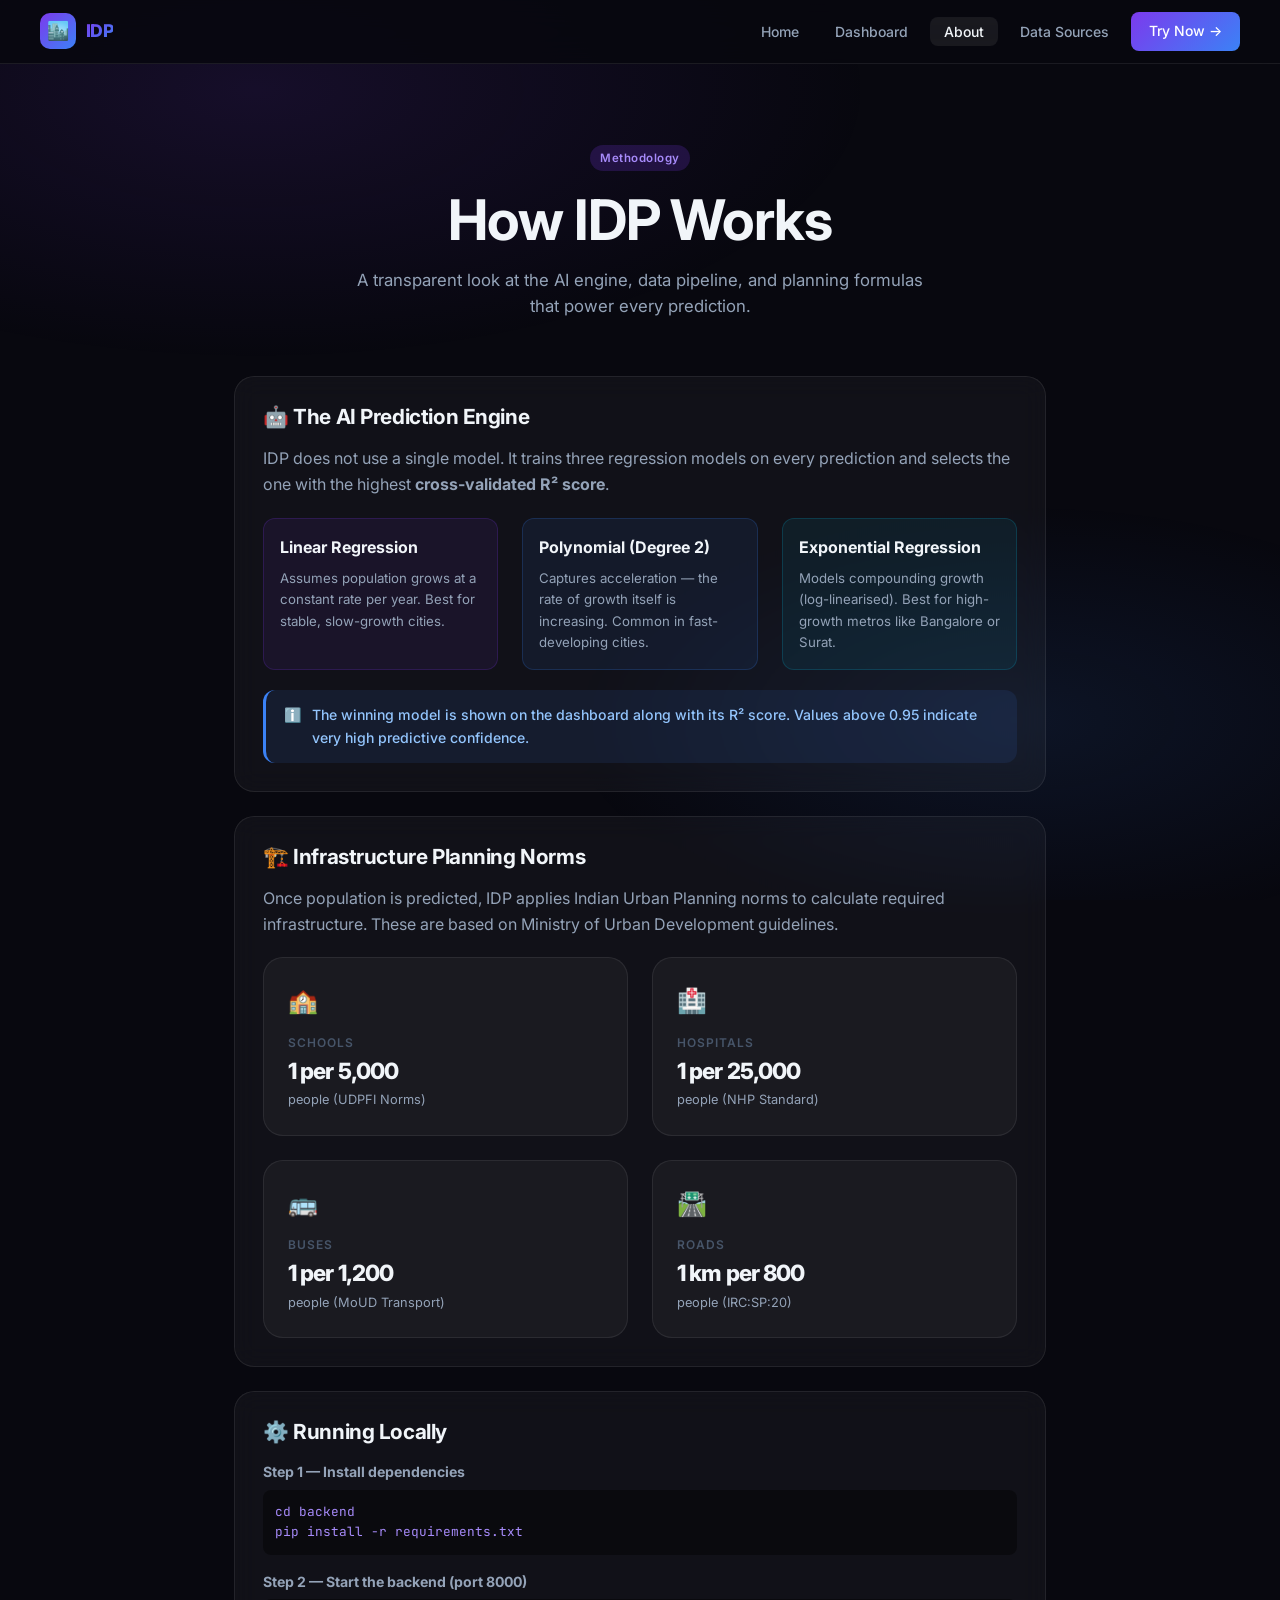
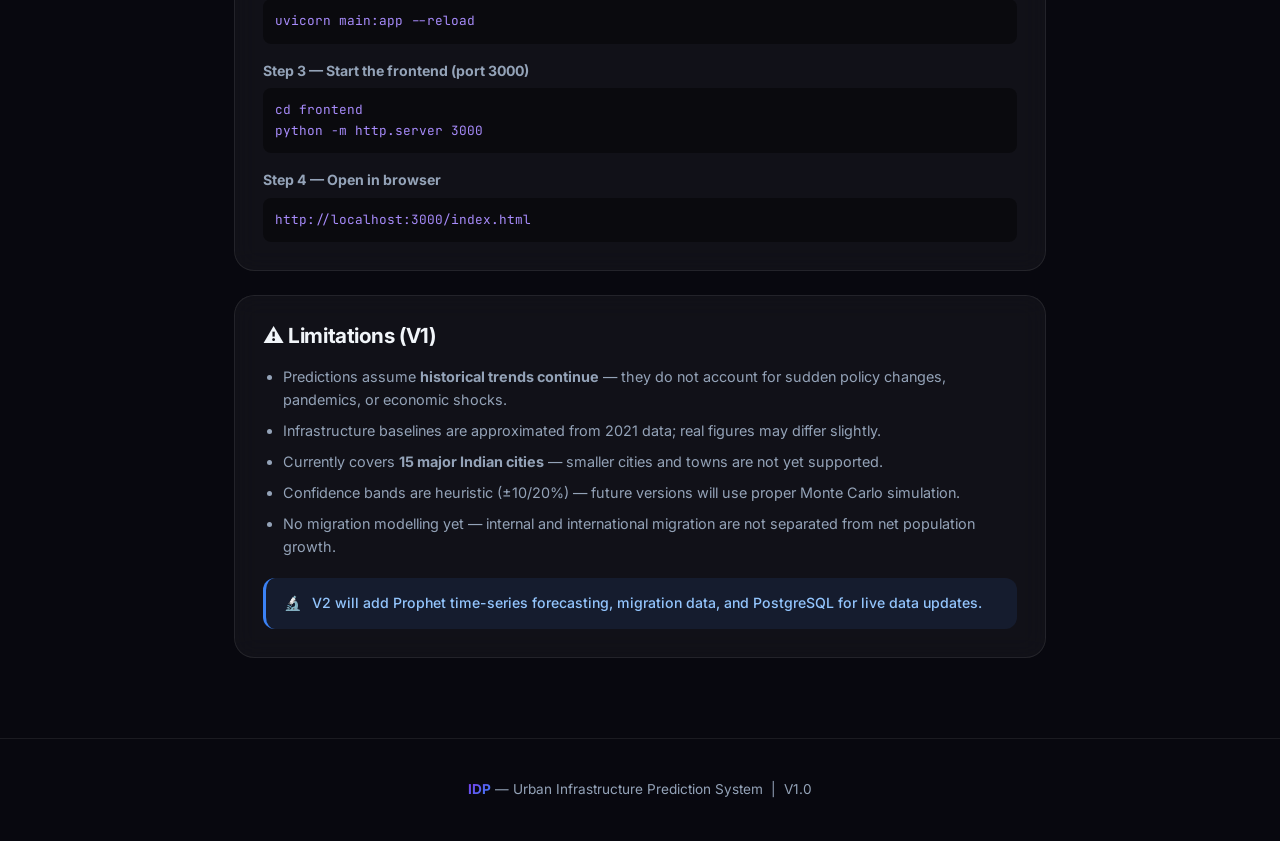
==== frontend/about.html @ 0c43f5b7 "v1.0-init: Project scaffold, data CSVs, README" ====
<!DOCTYPE html>
<html lang="en">
<head>
  <meta charset="UTF-8" />
  <meta name="viewport" content="width=device-width, initial-scale=1.0" />
  <title>About — IDP Urban Infrastructure Prediction System</title>
  <meta name="description" content="Learn how the IDP AI prediction engine works — multi-model regression, census data, and urban planning formulas explained." />
  <link rel="stylesheet" href="css/style.css" />
</head>
<body>

<nav class="navbar">
  <div class="navbar-inner">
    <a href="index.html" class="nav-logo">
      <div class="logo-icon">🏙️</div>
      <span class="gradient-text">IDP</span>
    </a>
    <ul class="nav-links">
      <li><a href="index.html">Home</a></li>
      <li><a href="dashboard.html">Dashboard</a></li>
      <li><a href="about.html" class="active">About</a></li>
      <li><a href="sources.html">Data Sources</a></li>
      <li><a href="dashboard.html" class="btn btn-sm nav-cta">Try Now →</a></li>
    </ul>
  </div>
</nav>

<section class="section">
  <div class="container" style="max-width: 860px;">

    <div style="margin-bottom: 56px; text-align: center;" class="fade-in">
      <span class="badge badge-purple" style="margin-bottom: 16px;">Methodology</span>
      <h1>How IDP Works</h1>
      <p style="max-width:580px; margin: 12px auto; font-size:1.05rem;">
        A transparent look at the AI engine, data pipeline, and planning formulas
        that power every prediction.
      </p>
    </div>

    <!-- AI Engine -->
    <div class="card fade-in" style="margin-bottom: 24px;">
      <h2 style="margin-bottom: 16px; font-size: 1.3rem;">🤖 The AI Prediction Engine</h2>
      <p style="margin-bottom: 16px;">
        IDP does not use a single model. It trains three regression models on every prediction
        and selects the one with the highest <strong>cross-validated R² score</strong>.
      </p>
      <div class="grid-3" style="margin-top: 20px;">
        <div style="padding: 16px; background: rgba(124,58,237,0.08); border-radius: 12px; border: 1px solid rgba(124,58,237,0.2);">
          <div style="font-weight:700; margin-bottom:8px;">Linear Regression</div>
          <p style="font-size:0.83rem;">Assumes population grows at a constant rate per year. Best for stable, slow-growth cities.</p>
        </div>
        <div style="padding: 16px; background: rgba(59,130,246,0.08); border-radius: 12px; border: 1px solid rgba(59,130,246,0.2);">
          <div style="font-weight:700; margin-bottom:8px;">Polynomial (Degree 2)</div>
          <p style="font-size:0.83rem;">Captures acceleration — the rate of growth itself is increasing. Common in fast-developing cities.</p>
        </div>
        <div style="padding: 16px; background: rgba(6,182,212,0.08); border-radius: 12px; border: 1px solid rgba(6,182,212,0.2);">
          <div style="font-weight:700; margin-bottom:8px;">Exponential Regression</div>
          <p style="font-size:0.83rem;">Models compounding growth (log-linearised). Best for high-growth metros like Bangalore or Surat.</p>
        </div>
      </div>
      <div class="alert alert-info" style="margin-top:20px;">
        <span>ℹ️</span>
        <span>The winning model is shown on the dashboard along with its R² score. Values above 0.95 indicate very high predictive confidence.</span>
      </div>
    </div>

    <!-- Infrastructure Formulas -->
    <div class="card fade-in fade-in-delay-1" style="margin-bottom: 24px;" id="setup">
      <h2 style="margin-bottom: 16px; font-size: 1.3rem;">🏗️ Infrastructure Planning Norms</h2>
      <p style="margin-bottom: 20px;">
        Once population is predicted, IDP applies Indian Urban Planning norms to calculate
        required infrastructure. These are based on Ministry of Urban Development guidelines.
      </p>
      <div class="grid-2">
        <div class="stat-card">
          <div class="stat-icon">🏫</div>
          <div class="stat-label">Schools</div>
          <div class="stat-value" style="font-size:1.4rem;">1 per 5,000</div>
          <div class="stat-sub">people (UDPFI Norms)</div>
        </div>
        <div class="stat-card">
          <div class="stat-icon">🏥</div>
          <div class="stat-label">Hospitals</div>
          <div class="stat-value" style="font-size:1.4rem;">1 per 25,000</div>
          <div class="stat-sub">people (NHP Standard)</div>
        </div>
        <div class="stat-card">
          <div class="stat-icon">🚌</div>
          <div class="stat-label">Buses</div>
          <div class="stat-value" style="font-size:1.4rem;">1 per 1,200</div>
          <div class="stat-sub">people (MoUD Transport)</div>
        </div>
        <div class="stat-card">
          <div class="stat-icon">🛣️</div>
          <div class="stat-label">Roads</div>
          <div class="stat-value" style="font-size:1.4rem;">1 km per 800</div>
          <div class="stat-sub">people (IRC:SP:20)</div>
        </div>
      </div>
    </div>

    <!-- Setup Guide -->
    <div class="card fade-in fade-in-delay-2" style="margin-bottom: 24px;">
      <h2 style="margin-bottom: 16px; font-size: 1.3rem;">⚙️ Running Locally</h2>

      <div style="font-size:0.88rem; display:flex; flex-direction:column; gap:16px;">
        <div>
          <div style="font-weight:700; margin-bottom:6px; color:var(--text-secondary);">Step 1 — Install dependencies</div>
          <pre style="background:rgba(0,0,0,0.4); padding:12px; border-radius:8px; font-family:'JetBrains Mono',monospace; font-size:0.8rem; overflow-x:auto; color:#a78bfa;">cd backend
pip install -r requirements.txt</pre>
        </div>
        <div>
          <div style="font-weight:700; margin-bottom:6px; color:var(--text-secondary);">Step 2 — Start the backend (port 8000)</div>
          <pre style="background:rgba(0,0,0,0.4); padding:12px; border-radius:8px; font-family:'JetBrains Mono',monospace; font-size:0.8rem; overflow-x:auto; color:#a78bfa;">uvicorn main:app --reload</pre>
        </div>
        <div>
          <div style="font-weight:700; margin-bottom:6px; color:var(--text-secondary);">Step 3 — Start the frontend (port 3000)</div>
          <pre style="background:rgba(0,0,0,0.4); padding:12px; border-radius:8px; font-family:'JetBrains Mono',monospace; font-size:0.8rem; overflow-x:auto; color:#a78bfa;">cd frontend
python -m http.server 3000</pre>
        </div>
        <div>
          <div style="font-weight:700; margin-bottom:6px; color:var(--text-secondary);">Step 4 — Open in browser</div>
          <pre style="background:rgba(0,0,0,0.4); padding:12px; border-radius:8px; font-family:'JetBrains Mono',monospace; font-size:0.8rem; overflow-x:auto; color:#a78bfa;">http://localhost:3000/index.html</pre>
        </div>
      </div>
    </div>

    <!-- Limitations -->
    <div class="card fade-in fade-in-delay-3">
      <h2 style="margin-bottom: 16px; font-size: 1.3rem;">⚠️ Limitations (V1)</h2>
      <ul style="font-size:0.9rem; color:var(--text-secondary); display:flex; flex-direction:column; gap:8px; padding-left:20px;">
        <li>Predictions assume <strong>historical trends continue</strong> — they do not account for sudden policy changes, pandemics, or economic shocks.</li>
        <li>Infrastructure baselines are approximated from 2021 data; real figures may differ slightly.</li>
        <li>Currently covers <strong>15 major Indian cities</strong> — smaller cities and towns are not yet supported.</li>
        <li>Confidence bands are heuristic (±10/20%) — future versions will use proper Monte Carlo simulation.</li>
        <li>No migration modelling yet — internal and international migration are not separated from net population growth.</li>
      </ul>
      <div class="alert alert-info" style="margin-top:20px;">
        <span>🔬</span>
        <span>V2 will add Prophet time-series forecasting, migration data, and PostgreSQL for live data updates.</span>
      </div>
    </div>

  </div>
</section>

<footer class="footer">
  <p><strong class="gradient-text">IDP</strong> — Urban Infrastructure Prediction System &nbsp;|&nbsp; V1.0</p>
</footer>
</body>
</html>
---- frontend/css/style.css ----
/* ═══════════════════════════════════════════════════════════════
   IDP — Urban Infrastructure Prediction System
   style.css — Design System (Dark Mode + Glassmorphism)
═══════════════════════════════════════════════════════════════ */

@import url('https://fonts.googleapis.com/css2?family=Inter:wght@300;400;500;600;700;800;900&family=JetBrains+Mono:wght@400;500&display=swap');

/* ── CSS Variables ── */
:root {
  --bg-primary:    #08080f;
  --bg-secondary:  #0f0f1a;
  --bg-card:       rgba(255, 255, 255, 0.04);
  --bg-card-hover: rgba(255, 255, 255, 0.07);

  --accent-purple: #7c3aed;
  --accent-blue:   #3b82f6;
  --accent-cyan:   #06b6d4;
  --accent-grad:   linear-gradient(135deg, #7c3aed, #3b82f6);
  --accent-grad2:  linear-gradient(135deg, #3b82f6, #06b6d4);

  --success:  #10b981;
  --warning:  #f59e0b;
  --danger:   #ef4444;

  --text-primary:   #f1f5f9;
  --text-secondary: #94a3b8;
  --text-muted:     #475569;

  --border:        rgba(255, 255, 255, 0.08);
  --border-accent: rgba(124, 58, 237, 0.4);

  --shadow-sm:  0 2px 8px rgba(0,0,0,0.4);
  --shadow-md:  0 8px 32px rgba(0,0,0,0.5);
  --shadow-lg:  0 24px 64px rgba(0,0,0,0.6);
  --shadow-glow: 0 0 40px rgba(124, 58, 237, 0.15);

  --radius-sm: 8px;
  --radius-md: 12px;
  --radius-lg: 20px;
  --radius-xl: 28px;

  --transition: all 0.25s cubic-bezier(0.4, 0, 0.2, 1);
}

/* ── Reset ── */
*, *::before, *::after { box-sizing: border-box; margin: 0; padding: 0; }

html { scroll-behavior: smooth; }

body {
  font-family: 'Inter', -apple-system, sans-serif;
  background: var(--bg-primary);
  color: var(--text-primary);
  line-height: 1.6;
  min-height: 100vh;
  overflow-x: hidden;
}

/* ── Background mesh ── */
body::before {
  content: '';
  position: fixed;
  inset: 0;
  background:
    radial-gradient(ellipse 80% 50% at 20% 10%, rgba(124,58,237,0.12) 0%, transparent 60%),
    radial-gradient(ellipse 60% 40% at 80% 80%, rgba(59,130,246,0.10) 0%, transparent 60%);
  pointer-events: none;
  z-index: 0;
}

/* ── Typography ── */
h1, h2, h3, h4, h5, h6 { font-weight: 700; line-height: 1.2; letter-spacing: -0.02em; }
h1 { font-size: clamp(2rem, 5vw, 3.5rem); }
h2 { font-size: clamp(1.5rem, 3vw, 2.25rem); }
h3 { font-size: 1.25rem; }
p  { color: var(--text-secondary); }

.gradient-text {
  background: var(--accent-grad);
  -webkit-background-clip: text;
  -webkit-text-fill-color: transparent;
  background-clip: text;
}

.mono { font-family: 'JetBrains Mono', monospace; }

/* ── Layout ── */
.container { max-width: 1200px; margin: 0 auto; padding: 0 24px; }
.section    { padding: 80px 0; position: relative; z-index: 1; }

/* ── Navbar ── */
.navbar {
  position: sticky;
  top: 0;
  z-index: 100;
  background: rgba(8, 8, 15, 0.85);
  backdrop-filter: blur(20px);
  border-bottom: 1px solid var(--border);
  padding: 0 24px;
  height: 64px;
  display: flex;
  align-items: center;
}

.navbar-inner {
  max-width: 1200px;
  margin: 0 auto;
  width: 100%;
  display: flex;
  align-items: center;
  justify-content: space-between;
}

.nav-logo {
  display: flex;
  align-items: center;
  gap: 10px;
  text-decoration: none;
  font-weight: 800;
  font-size: 1.1rem;
  letter-spacing: -0.03em;
}

.nav-logo .logo-icon {
  width: 36px; height: 36px;
  border-radius: 10px;
  background: var(--accent-grad);
  display: flex; align-items: center; justify-content: center;
  font-size: 18px;
}

.nav-links {
  display: flex;
  align-items: center;
  gap: 8px;
  list-style: none;
}

.nav-links a {
  text-decoration: none;
  color: var(--text-secondary);
  font-size: 0.875rem;
  font-weight: 500;
  padding: 6px 14px;
  border-radius: var(--radius-sm);
  transition: var(--transition);
}

.nav-links a:hover,
.nav-links a.active {
  color: var(--text-primary);
  background: var(--bg-card-hover);
}

.nav-cta {
  background: var(--accent-grad) !important;
  color: #fff !important;
  padding: 8px 18px !important;
}

/* ── Glass Card ── */
.card {
  background: var(--bg-card);
  border: 1px solid var(--border);
  border-radius: var(--radius-lg);
  padding: 28px;
  backdrop-filter: blur(12px);
  transition: var(--transition);
  position: relative;
  overflow: hidden;
}

.card:hover {
  background: var(--bg-card-hover);
  border-color: var(--border-accent);
  transform: translateY(-2px);
  box-shadow: var(--shadow-glow);
}

.card-sm { padding: 20px; border-radius: var(--radius-md); }

/* ── Stat Card ── */
.stat-card {
  background: var(--bg-card);
  border: 1px solid var(--border);
  border-radius: var(--radius-lg);
  padding: 24px;
  display: flex;
  flex-direction: column;
  gap: 8px;
  transition: var(--transition);
}

.stat-card:hover {
  border-color: var(--border-accent);
  box-shadow: var(--shadow-glow);
  transform: translateY(-2px);
}

.stat-label {
  font-size: 0.75rem;
  font-weight: 600;
  text-transform: uppercase;
  letter-spacing: 0.08em;
  color: var(--text-muted);
}

.stat-value {
  font-size: 2rem;
  font-weight: 800;
  letter-spacing: -0.04em;
  line-height: 1;
}

.stat-sub {
  font-size: 0.8rem;
  color: var(--text-secondary);
}

.stat-icon {
  font-size: 1.5rem;
  margin-bottom: 4px;
}

/* ── Buttons ── */
.btn {
  display: inline-flex;
  align-items: center;
  gap: 8px;
  padding: 12px 24px;
  border-radius: var(--radius-md);
  font-family: inherit;
  font-size: 0.9rem;
  font-weight: 600;
  cursor: pointer;
  border: none;
  transition: var(--transition);
  text-decoration: none;
  white-space: nowrap;
}

.btn-primary {
  background: var(--accent-grad);
  color: #fff;
  box-shadow: 0 4px 20px rgba(124, 58, 237, 0.35);
}

.btn-primary:hover {
  transform: translateY(-2px);
  box-shadow: 0 8px 30px rgba(124, 58, 237, 0.5);
}

.btn-secondary {
  background: var(--bg-card);
  color: var(--text-primary);
  border: 1px solid var(--border);
}

.btn-secondary:hover {
  background: var(--bg-card-hover);
  border-color: var(--border-accent);
}

.btn-sm { padding: 8px 16px; font-size: 0.8rem; }
.btn-lg { padding: 16px 36px; font-size: 1rem; }

/* ── Form Elements ── */
.form-group {
  display: flex;
  flex-direction: column;
  gap: 8px;
}

.form-label {
  font-size: 0.8rem;
  font-weight: 600;
  color: var(--text-secondary);
  text-transform: uppercase;
  letter-spacing: 0.06em;
}

.form-control {
  background: rgba(255,255,255,0.05);
  border: 1px solid var(--border);
  border-radius: var(--radius-md);
  color: var(--text-primary);
  font-family: inherit;
  font-size: 0.95rem;
  padding: 12px 16px;
  transition: var(--transition);
  width: 100%;
}

.form-control:focus {
  outline: none;
  border-color: var(--accent-purple);
  box-shadow: 0 0 0 3px rgba(124,58,237,0.15);
  background: rgba(255,255,255,0.07);
}

.form-control option {
  background: var(--bg-secondary);
  color: var(--text-primary);
}

/* ── Range slider ── */
input[type="range"] {
  -webkit-appearance: none;
  width: 100%;
  height: 6px;
  background: var(--border);
  border-radius: 3px;
  outline: none;
}

input[type="range"]::-webkit-slider-thumb {
  -webkit-appearance: none;
  width: 20px; height: 20px;
  border-radius: 50%;
  background: var(--accent-grad);
  cursor: pointer;
  box-shadow: 0 0 12px rgba(124,58,237,0.5);
}

/* ── Badge / Tag ── */
.badge {
  display: inline-flex;
  align-items: center;
  gap: 4px;
  padding: 4px 10px;
  border-radius: 100px;
  font-size: 0.72rem;
  font-weight: 600;
  letter-spacing: 0.04em;
}

.badge-purple  { background: rgba(124,58,237,0.2);  color: #a78bfa; }
.badge-blue    { background: rgba(59,130,246,0.2);  color: #93c5fd; }
.badge-success { background: rgba(16,185,129,0.2);  color: #6ee7b7; }
.badge-warning { background: rgba(245,158,11,0.2);  color: #fcd34d; }
.badge-danger  { background: rgba(239,68,68,0.2);   color: #fca5a5; }

/* ── Progress bar ── */
.progress-bar-wrap {
  background: rgba(255,255,255,0.06);
  border-radius: 100px;
  height: 8px;
  overflow: hidden;
}

.progress-bar-fill {
  height: 100%;
  border-radius: 100px;
  transition: width 1s cubic-bezier(0.4,0,0.2,1);
}

/* ── Warning banners ── */
.alert {
  padding: 14px 18px;
  border-radius: var(--radius-md);
  font-size: 0.88rem;
  font-weight: 500;
  display: flex;
  align-items: flex-start;
  gap: 10px;
  border-left: 3px solid;
}

.alert-critical { background: rgba(239,68,68,0.1);   border-color: var(--danger);  color: #fca5a5; }
.alert-warning  { background: rgba(245,158,11,0.1);  border-color: var(--warning); color: #fcd34d; }
.alert-success  { background: rgba(16,185,129,0.1);  border-color: var(--success); color: #6ee7b7; }
.alert-info     { background: rgba(59,130,246,0.1);  border-color: var(--accent-blue); color: #93c5fd; }

/* ── Grid ── */
.grid-2 { display: grid; grid-template-columns: repeat(2, 1fr); gap: 24px; }
.grid-3 { display: grid; grid-template-columns: repeat(3, 1fr); gap: 24px; }
.grid-4 { display: grid; grid-template-columns: repeat(4, 1fr); gap: 20px; }

/* ── Divider ── */
.divider {
  height: 1px;
  background: var(--border);
  margin: 24px 0;
}

/* ── Loading spinner ── */
.spinner {
  width: 40px; height: 40px;
  border: 3px solid var(--border);
  border-top-color: var(--accent-purple);
  border-radius: 50%;
  animation: spin 0.7s linear infinite;
  margin: 0 auto;
}

@keyframes spin { to { transform: rotate(360deg); } }

/* ── Fade in ── */
.fade-in {
  opacity: 0;
  transform: translateY(20px);
  animation: fadeUp 0.5s ease forwards;
}

@keyframes fadeUp {
  to { opacity: 1; transform: translateY(0); }
}

.fade-in-delay-1 { animation-delay: 0.1s; }
.fade-in-delay-2 { animation-delay: 0.2s; }
.fade-in-delay-3 { animation-delay: 0.3s; }
.fade-in-delay-4 { animation-delay: 0.4s; }

/* ── Pulse ── */
.pulse {
  animation: pulse 2s ease-in-out infinite;
}

@keyframes pulse {
  0%, 100% { opacity: 1; }
  50%       { opacity: 0.6; }
}

/* ── Footer ── */
.footer {
  border-top: 1px solid var(--border);
  padding: 40px 24px;
  text-align: center;
  color: var(--text-muted);
  font-size: 0.85rem;
  position: relative;
  z-index: 1;
}

/* ── Responsive ── */
@media (max-width: 768px) {
  .grid-2, .grid-3, .grid-4 { grid-template-columns: 1fr; }
  .nav-links { display: none; }
  .section { padding: 48px 0; }
  .card { padding: 20px; }
}

@media (max-width: 480px) {
  .container { padding: 0 16px; }
  h1 { font-size: 1.8rem; }
}

/* ── Scrollbar ── */
::-webkit-scrollbar { width: 6px; }
::-webkit-scrollbar-track { background: var(--bg-primary); }
::-webkit-scrollbar-thumb { background: var(--text-muted); border-radius: 3px; }
::-webkit-scrollbar-thumb:hover { background: var(--accent-purple); }

/* ── Selection ── */
::selection { background: rgba(124,58,237,0.3); }
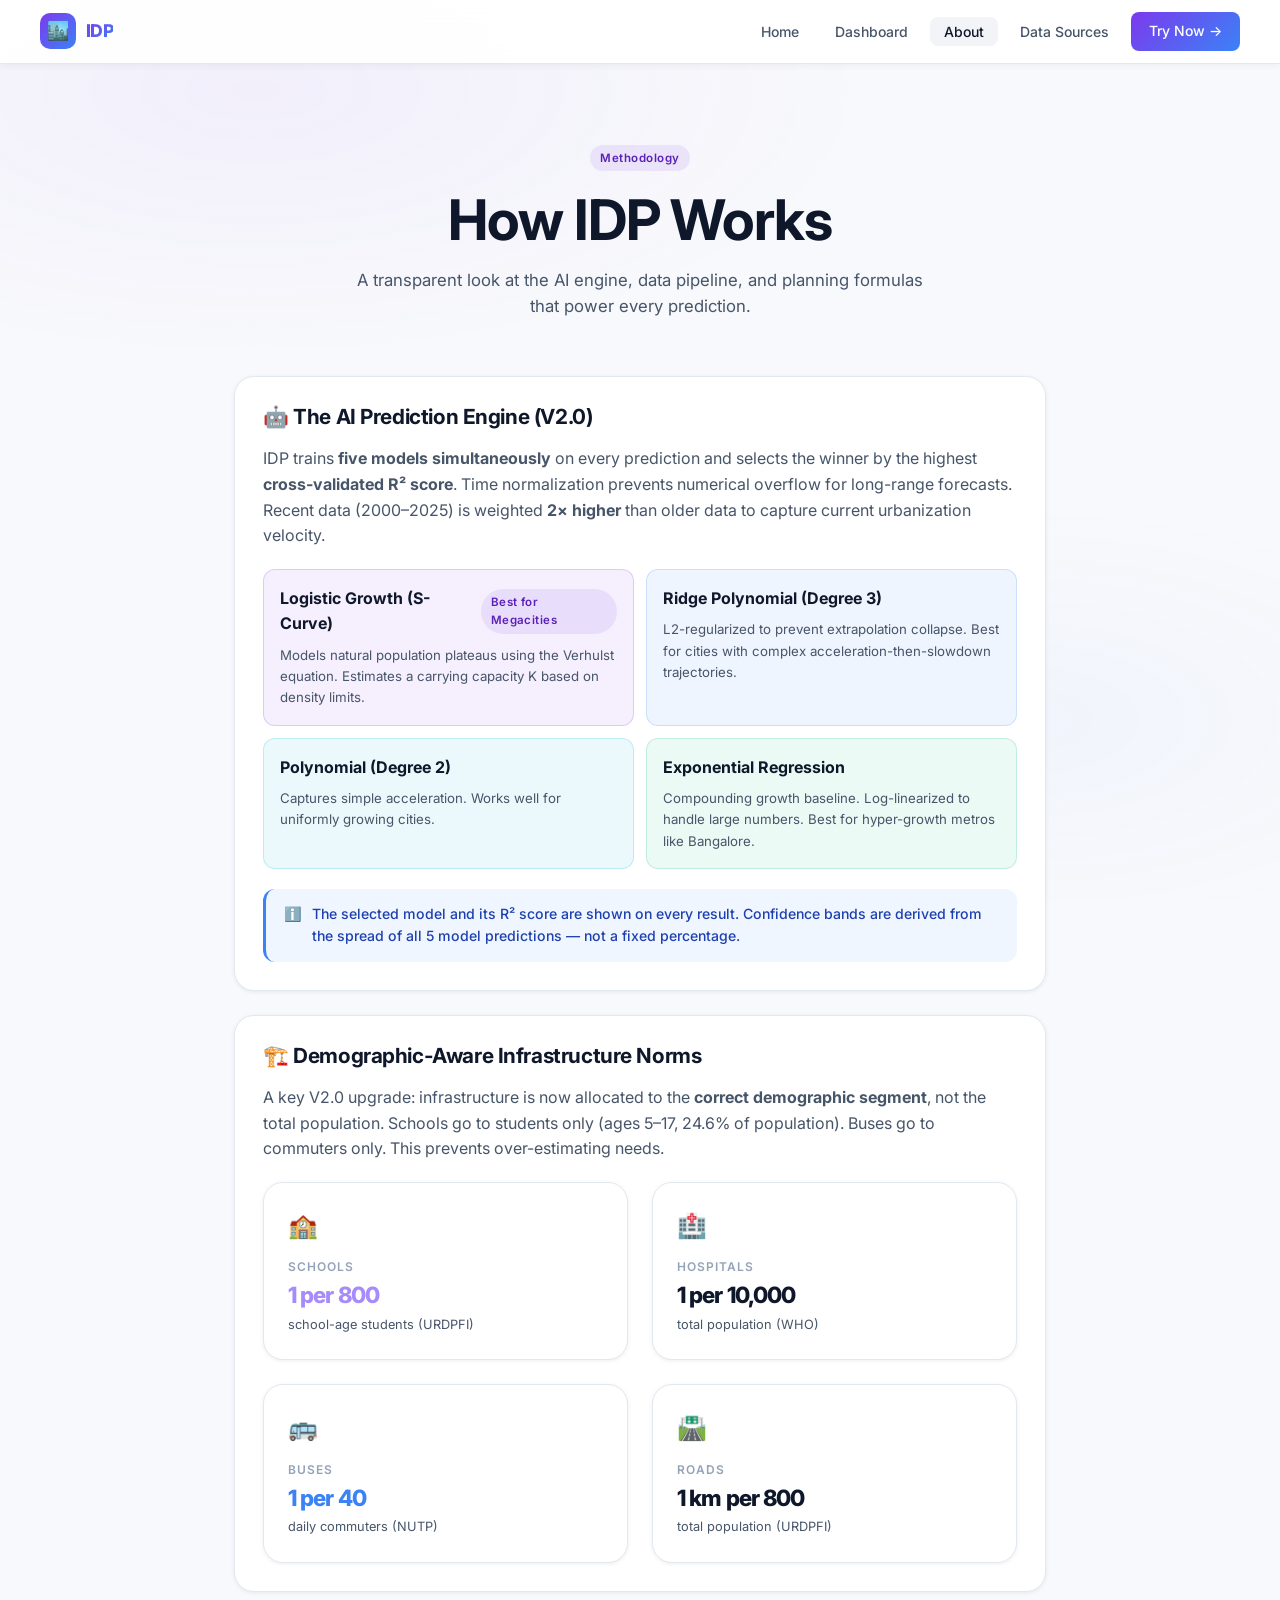
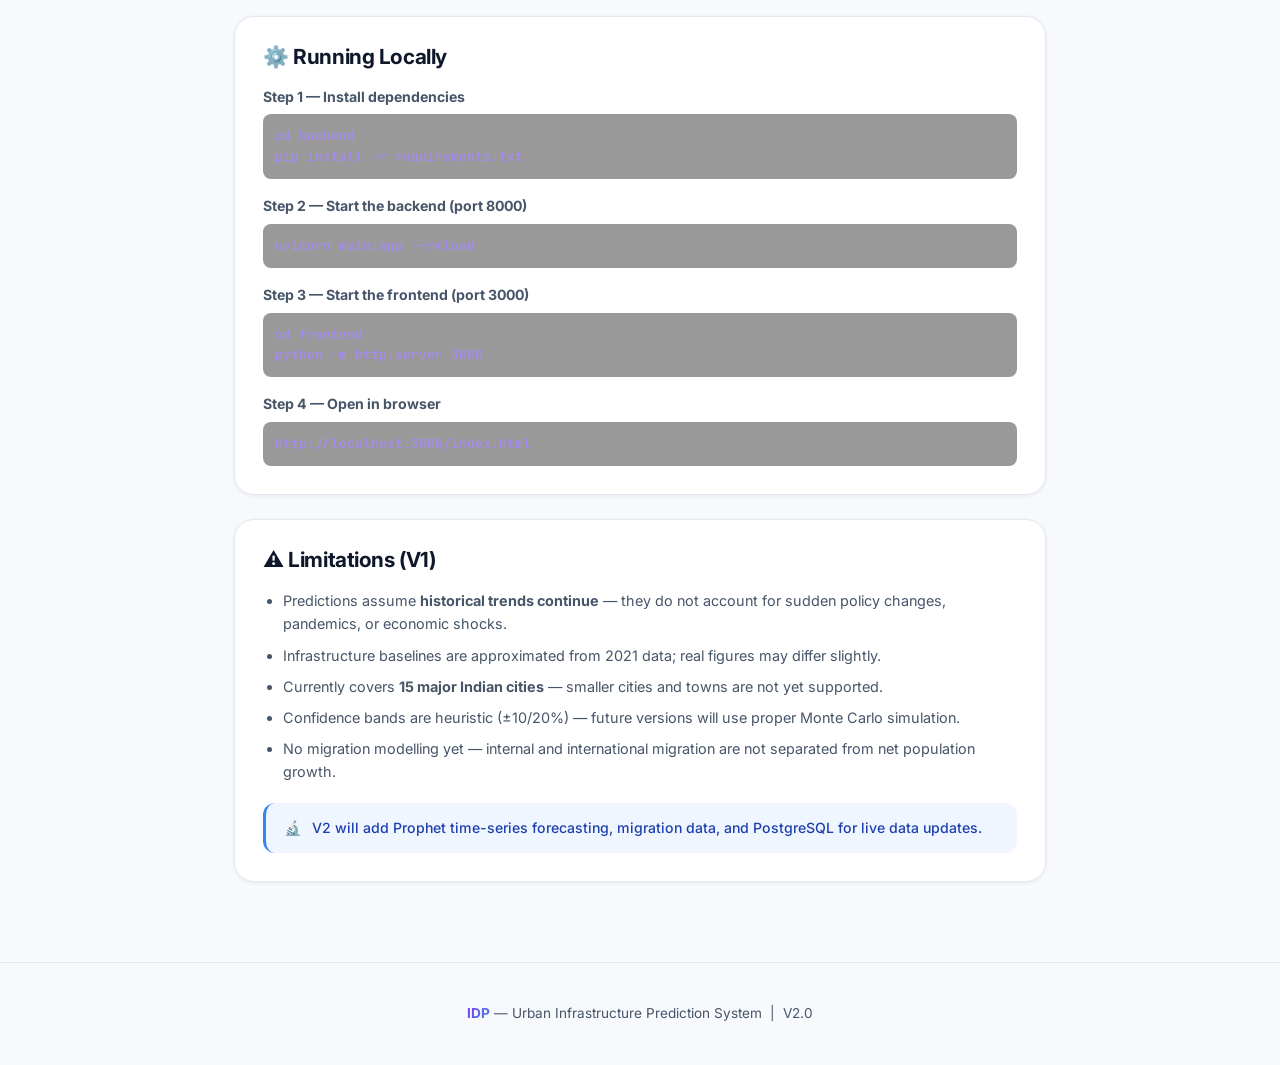
==== commit a252ab05: "v2.0: Light mode UI, 80/20 ML pipeline, fixed population data, Vercel deployment config" ====
--- a/frontend/about.html
+++ b/frontend/about.html
@@ -39,62 +39,70 @@
 
     <!-- AI Engine -->
     <div class="card fade-in" style="margin-bottom: 24px;">
-      <h2 style="margin-bottom: 16px; font-size: 1.3rem;">🤖 The AI Prediction Engine</h2>
+      <h2 style="margin-bottom: 16px; font-size: 1.3rem;">🤖 The AI Prediction Engine (V2.0)</h2>
       <p style="margin-bottom: 16px;">
-        IDP does not use a single model. It trains three regression models on every prediction
-        and selects the one with the highest <strong>cross-validated R² score</strong>.
+        IDP trains <strong>five models simultaneously</strong> on every prediction and selects the winner by the highest
+        <strong>cross-validated R² score</strong>. Time normalization prevents numerical overflow for long-range forecasts.
+        Recent data (2000–2025) is weighted <strong>2× higher</strong> than older data to capture current urbanization velocity.
       </p>
-      <div class="grid-3" style="margin-top: 20px;">
+      <div style="display: grid; grid-template-columns: 1fr 1fr; gap: 12px; margin-top: 20px;">
         <div style="padding: 16px; background: rgba(124,58,237,0.08); border-radius: 12px; border: 1px solid rgba(124,58,237,0.2);">
-          <div style="font-weight:700; margin-bottom:8px;">Linear Regression</div>
-          <p style="font-size:0.83rem;">Assumes population grows at a constant rate per year. Best for stable, slow-growth cities.</p>
+          <div style="display:flex; justify-content:space-between; align-items:center; margin-bottom:8px;">
+            <div style="font-weight:700;">Logistic Growth (S-Curve)</div>
+            <span class="badge badge-purple">Best for Megacities</span>
+          </div>
+          <p style="font-size:0.83rem;">Models natural population plateaus using the Verhulst equation. Estimates a carrying capacity K based on density limits.</p>
         </div>
         <div style="padding: 16px; background: rgba(59,130,246,0.08); border-radius: 12px; border: 1px solid rgba(59,130,246,0.2);">
-          <div style="font-weight:700; margin-bottom:8px;">Polynomial (Degree 2)</div>
-          <p style="font-size:0.83rem;">Captures acceleration — the rate of growth itself is increasing. Common in fast-developing cities.</p>
+          <div style="font-weight:700; margin-bottom:8px;">Ridge Polynomial (Degree 3)</div>
+          <p style="font-size:0.83rem;">L2-regularized to prevent extrapolation collapse. Best for cities with complex acceleration-then-slowdown trajectories.</p>
         </div>
         <div style="padding: 16px; background: rgba(6,182,212,0.08); border-radius: 12px; border: 1px solid rgba(6,182,212,0.2);">
+          <div style="font-weight:700; margin-bottom:8px;">Polynomial (Degree 2)</div>
+          <p style="font-size:0.83rem;">Captures simple acceleration. Works well for uniformly growing cities.</p>
+        </div>
+        <div style="padding: 16px; background: rgba(16,185,129,0.08); border-radius: 12px; border: 1px solid rgba(16,185,129,0.2);">
           <div style="font-weight:700; margin-bottom:8px;">Exponential Regression</div>
-          <p style="font-size:0.83rem;">Models compounding growth (log-linearised). Best for high-growth metros like Bangalore or Surat.</p>
+          <p style="font-size:0.83rem;">Compounding growth baseline. Log-linearized to handle large numbers. Best for hyper-growth metros like Bangalore.</p>
         </div>
       </div>
       <div class="alert alert-info" style="margin-top:20px;">
         <span>ℹ️</span>
-        <span>The winning model is shown on the dashboard along with its R² score. Values above 0.95 indicate very high predictive confidence.</span>
+        <span>The selected model and its R² score are shown on every result. Confidence bands are derived from the spread of all 5 model predictions — not a fixed percentage.</span>
       </div>
     </div>
 
     <!-- Infrastructure Formulas -->
     <div class="card fade-in fade-in-delay-1" style="margin-bottom: 24px;" id="setup">
-      <h2 style="margin-bottom: 16px; font-size: 1.3rem;">🏗️ Infrastructure Planning Norms</h2>
+      <h2 style="margin-bottom: 16px; font-size: 1.3rem;">🏗️ Demographic-Aware Infrastructure Norms</h2>
       <p style="margin-bottom: 20px;">
-        Once population is predicted, IDP applies Indian Urban Planning norms to calculate
-        required infrastructure. These are based on Ministry of Urban Development guidelines.
+        A key V2.0 upgrade: infrastructure is now allocated to the <strong>correct demographic segment</strong>, not the total population.
+        Schools go to students only (ages 5–17, 24.6% of population). Buses go to commuters only. This prevents over-estimating needs.
       </p>
       <div class="grid-2">
         <div class="stat-card">
           <div class="stat-icon">🏫</div>
           <div class="stat-label">Schools</div>
-          <div class="stat-value" style="font-size:1.4rem;">1 per 5,000</div>
-          <div class="stat-sub">people (UDPFI Norms)</div>
+          <div class="stat-value" style="font-size:1.4rem; color:#a78bfa;">1 per 800</div>
+          <div class="stat-sub">school-age students (URDPFI)</div>
         </div>
         <div class="stat-card">
           <div class="stat-icon">🏥</div>
           <div class="stat-label">Hospitals</div>
-          <div class="stat-value" style="font-size:1.4rem;">1 per 25,000</div>
-          <div class="stat-sub">people (NHP Standard)</div>
+          <div class="stat-value" style="font-size:1.4rem;">1 per 10,000</div>
+          <div class="stat-sub">total population (WHO)</div>
         </div>
         <div class="stat-card">
           <div class="stat-icon">🚌</div>
           <div class="stat-label">Buses</div>
-          <div class="stat-value" style="font-size:1.4rem;">1 per 1,200</div>
-          <div class="stat-sub">people (MoUD Transport)</div>
+          <div class="stat-value" style="font-size:1.4rem; color:#3b82f6;">1 per 40</div>
+          <div class="stat-sub">daily commuters (NUTP)</div>
         </div>
         <div class="stat-card">
           <div class="stat-icon">🛣️</div>
           <div class="stat-label">Roads</div>
           <div class="stat-value" style="font-size:1.4rem;">1 km per 800</div>
-          <div class="stat-sub">people (IRC:SP:20)</div>
+          <div class="stat-sub">total population (URDPFI)</div>
         </div>
       </div>
     </div>
@@ -145,7 +153,7 @@
 </section>
 
 <footer class="footer">
-  <p><strong class="gradient-text">IDP</strong> — Urban Infrastructure Prediction System &nbsp;|&nbsp; V1.0</p>
+  <p><strong class="gradient-text">IDP</strong> — Urban Infrastructure Prediction System &nbsp;|&nbsp; V2.0</p>
 </footer>
 </body>
 </html>
--- a/frontend/css/style.css
+++ b/frontend/css/style.css
@@ -1,16 +1,16 @@
 /* ═══════════════════════════════════════════════════════════════
    IDP — Urban Infrastructure Prediction System
-   style.css — Design System (Dark Mode + Glassmorphism)
+   style.css — Design System (Light Mode)
 ═══════════════════════════════════════════════════════════════ */
 
 @import url('https://fonts.googleapis.com/css2?family=Inter:wght@300;400;500;600;700;800;900&family=JetBrains+Mono:wght@400;500&display=swap');
 
 /* ── CSS Variables ── */
 :root {
-  --bg-primary:    #08080f;
-  --bg-secondary:  #0f0f1a;
-  --bg-card:       rgba(255, 255, 255, 0.04);
-  --bg-card-hover: rgba(255, 255, 255, 0.07);
+  --bg-primary:    #f8f9fc;
+  --bg-secondary:  #ffffff;
+  --bg-card:       #ffffff;
+  --bg-card-hover: #f3f4f8;
 
   --accent-purple: #7c3aed;
   --accent-blue:   #3b82f6;
@@ -18,21 +18,21 @@
   --accent-grad:   linear-gradient(135deg, #7c3aed, #3b82f6);
   --accent-grad2:  linear-gradient(135deg, #3b82f6, #06b6d4);
 
-  --success:  #10b981;
-  --warning:  #f59e0b;
-  --danger:   #ef4444;
-
-  --text-primary:   #f1f5f9;
-  --text-secondary: #94a3b8;
-  --text-muted:     #475569;
-
-  --border:        rgba(255, 255, 255, 0.08);
-  --border-accent: rgba(124, 58, 237, 0.4);
-
-  --shadow-sm:  0 2px 8px rgba(0,0,0,0.4);
-  --shadow-md:  0 8px 32px rgba(0,0,0,0.5);
-  --shadow-lg:  0 24px 64px rgba(0,0,0,0.6);
-  --shadow-glow: 0 0 40px rgba(124, 58, 237, 0.15);
+  --success:  #059669;
+  --warning:  #d97706;
+  --danger:   #dc2626;
+
+  --text-primary:   #0f172a;
+  --text-secondary: #475569;
+  --text-muted:     #94a3b8;
+
+  --border:        #e2e8f0;
+  --border-accent: rgba(124, 58, 237, 0.35);
+
+  --shadow-sm:  0 1px 4px rgba(0,0,0,0.07);
+  --shadow-md:  0 4px 20px rgba(0,0,0,0.08);
+  --shadow-lg:  0 12px 48px rgba(0,0,0,0.10);
+  --shadow-glow: 0 0 32px rgba(124, 58, 237, 0.10);
 
   --radius-sm: 8px;
   --radius-md: 12px;
@@ -62,8 +62,8 @@
   position: fixed;
   inset: 0;
   background:
-    radial-gradient(ellipse 80% 50% at 20% 10%, rgba(124,58,237,0.12) 0%, transparent 60%),
-    radial-gradient(ellipse 60% 40% at 80% 80%, rgba(59,130,246,0.10) 0%, transparent 60%);
+    radial-gradient(ellipse 80% 50% at 20% 10%, rgba(124,58,237,0.05) 0%, transparent 60%),
+    radial-gradient(ellipse 60% 40% at 80% 80%, rgba(59,130,246,0.04) 0%, transparent 60%);
   pointer-events: none;
   z-index: 0;
 }
@@ -93,13 +93,14 @@
   position: sticky;
   top: 0;
   z-index: 100;
-  background: rgba(8, 8, 15, 0.85);
+  background: rgba(255, 255, 255, 0.92);
   backdrop-filter: blur(20px);
   border-bottom: 1px solid var(--border);
   padding: 0 24px;
   height: 64px;
   display: flex;
   align-items: center;
+  box-shadow: 0 1px 8px rgba(0,0,0,0.06);
 }
 
 .navbar-inner {
@@ -164,7 +165,7 @@
   border: 1px solid var(--border);
   border-radius: var(--radius-lg);
   padding: 28px;
-  backdrop-filter: blur(12px);
+  box-shadow: var(--shadow-sm);
   transition: var(--transition);
   position: relative;
   overflow: hidden;
@@ -174,7 +175,7 @@
   background: var(--bg-card-hover);
   border-color: var(--border-accent);
   transform: translateY(-2px);
-  box-shadow: var(--shadow-glow);
+  box-shadow: var(--shadow-md);
 }
 
 .card-sm { padding: 20px; border-radius: var(--radius-md); }
@@ -280,7 +281,7 @@
 }
 
 .form-control {
-  background: rgba(255,255,255,0.05);
+  background: #ffffff;
   border: 1px solid var(--border);
   border-radius: var(--radius-md);
   color: var(--text-primary);
@@ -294,12 +295,12 @@
 .form-control:focus {
   outline: none;
   border-color: var(--accent-purple);
-  box-shadow: 0 0 0 3px rgba(124,58,237,0.15);
-  background: rgba(255,255,255,0.07);
+  box-shadow: 0 0 0 3px rgba(124,58,237,0.12);
+  background: #ffffff;
 }
 
 .form-control option {
-  background: var(--bg-secondary);
+  background: #ffffff;
   color: var(--text-primary);
 }
 
@@ -334,11 +335,11 @@
   letter-spacing: 0.04em;
 }
 
-.badge-purple  { background: rgba(124,58,237,0.2);  color: #a78bfa; }
-.badge-blue    { background: rgba(59,130,246,0.2);  color: #93c5fd; }
-.badge-success { background: rgba(16,185,129,0.2);  color: #6ee7b7; }
-.badge-warning { background: rgba(245,158,11,0.2);  color: #fcd34d; }
-.badge-danger  { background: rgba(239,68,68,0.2);   color: #fca5a5; }
+.badge-purple  { background: rgba(124,58,237,0.10);  color: #5b21b6; }
+.badge-blue    { background: rgba(59,130,246,0.10);  color: #1d4ed8; }
+.badge-success { background: rgba(5,150,105,0.10);   color: #065f46; }
+.badge-warning { background: rgba(217,119,6,0.10);   color: #92400e; }
+.badge-danger  { background: rgba(220,38,38,0.10);   color: #991b1b; }
 
 /* ── Progress bar ── */
 .progress-bar-wrap {
@@ -366,10 +367,10 @@
   border-left: 3px solid;
 }
 
-.alert-critical { background: rgba(239,68,68,0.1);   border-color: var(--danger);  color: #fca5a5; }
-.alert-warning  { background: rgba(245,158,11,0.1);  border-color: var(--warning); color: #fcd34d; }
-.alert-success  { background: rgba(16,185,129,0.1);  border-color: var(--success); color: #6ee7b7; }
-.alert-info     { background: rgba(59,130,246,0.1);  border-color: var(--accent-blue); color: #93c5fd; }
+.alert-critical { background: #fef2f2;  border-color: var(--danger);      color: #991b1b; }
+.alert-warning  { background: #fffbeb;  border-color: var(--warning);     color: #92400e; }
+.alert-success  { background: #f0fdf4;  border-color: var(--success);     color: #065f46; }
+.alert-info     { background: #eff6ff;  border-color: var(--accent-blue);  color: #1e40af; }
 
 /* ── Grid ── */
 .grid-2 { display: grid; grid-template-columns: repeat(2, 1fr); gap: 24px; }
@@ -447,9 +448,56 @@
 
 /* ── Scrollbar ── */
 ::-webkit-scrollbar { width: 6px; }
-::-webkit-scrollbar-track { background: var(--bg-primary); }
-::-webkit-scrollbar-thumb { background: var(--text-muted); border-radius: 3px; }
+::-webkit-scrollbar-track { background: #f1f5f9; }
+::-webkit-scrollbar-thumb { background: #cbd5e1; border-radius: 3px; }
 ::-webkit-scrollbar-thumb:hover { background: var(--accent-purple); }
 
 /* ── Selection ── */
-::selection { background: rgba(124,58,237,0.3); }
+::selection { background: rgba(124,58,237,0.2); }
+
+/* ── Dashboard-specific light mode overrides ── */
+.sidebar, aside {
+  background: #ffffff;
+}
+
+.panel-header {
+  color: var(--text-primary);
+  border-bottom: 1px solid var(--border);
+  padding-bottom: 12px;
+  margin-bottom: 16px;
+  font-weight: 700;
+  font-size: 0.85rem;
+  text-transform: uppercase;
+  letter-spacing: 0.06em;
+}
+
+.infra-card {
+  background: #f8f9fc;
+  border: 1px solid var(--border);
+  box-shadow: var(--shadow-sm);
+}
+
+.prediction-hero {
+  background: linear-gradient(135deg, #f5f3ff 0%, #eff6ff 100%);
+  border: 1px solid #e0e7ff;
+  box-shadow: var(--shadow-sm);
+}
+
+.pop-number {
+  color: var(--accent-purple) !important;
+}
+
+.r2-score {
+  color: var(--accent-purple) !important;
+}
+
+.stat-card {
+  background: #ffffff;
+  border: 1px solid var(--border);
+  box-shadow: var(--shadow-sm);
+}
+
+.year-display {
+  color: var(--accent-purple);
+  font-weight: 800;
+}
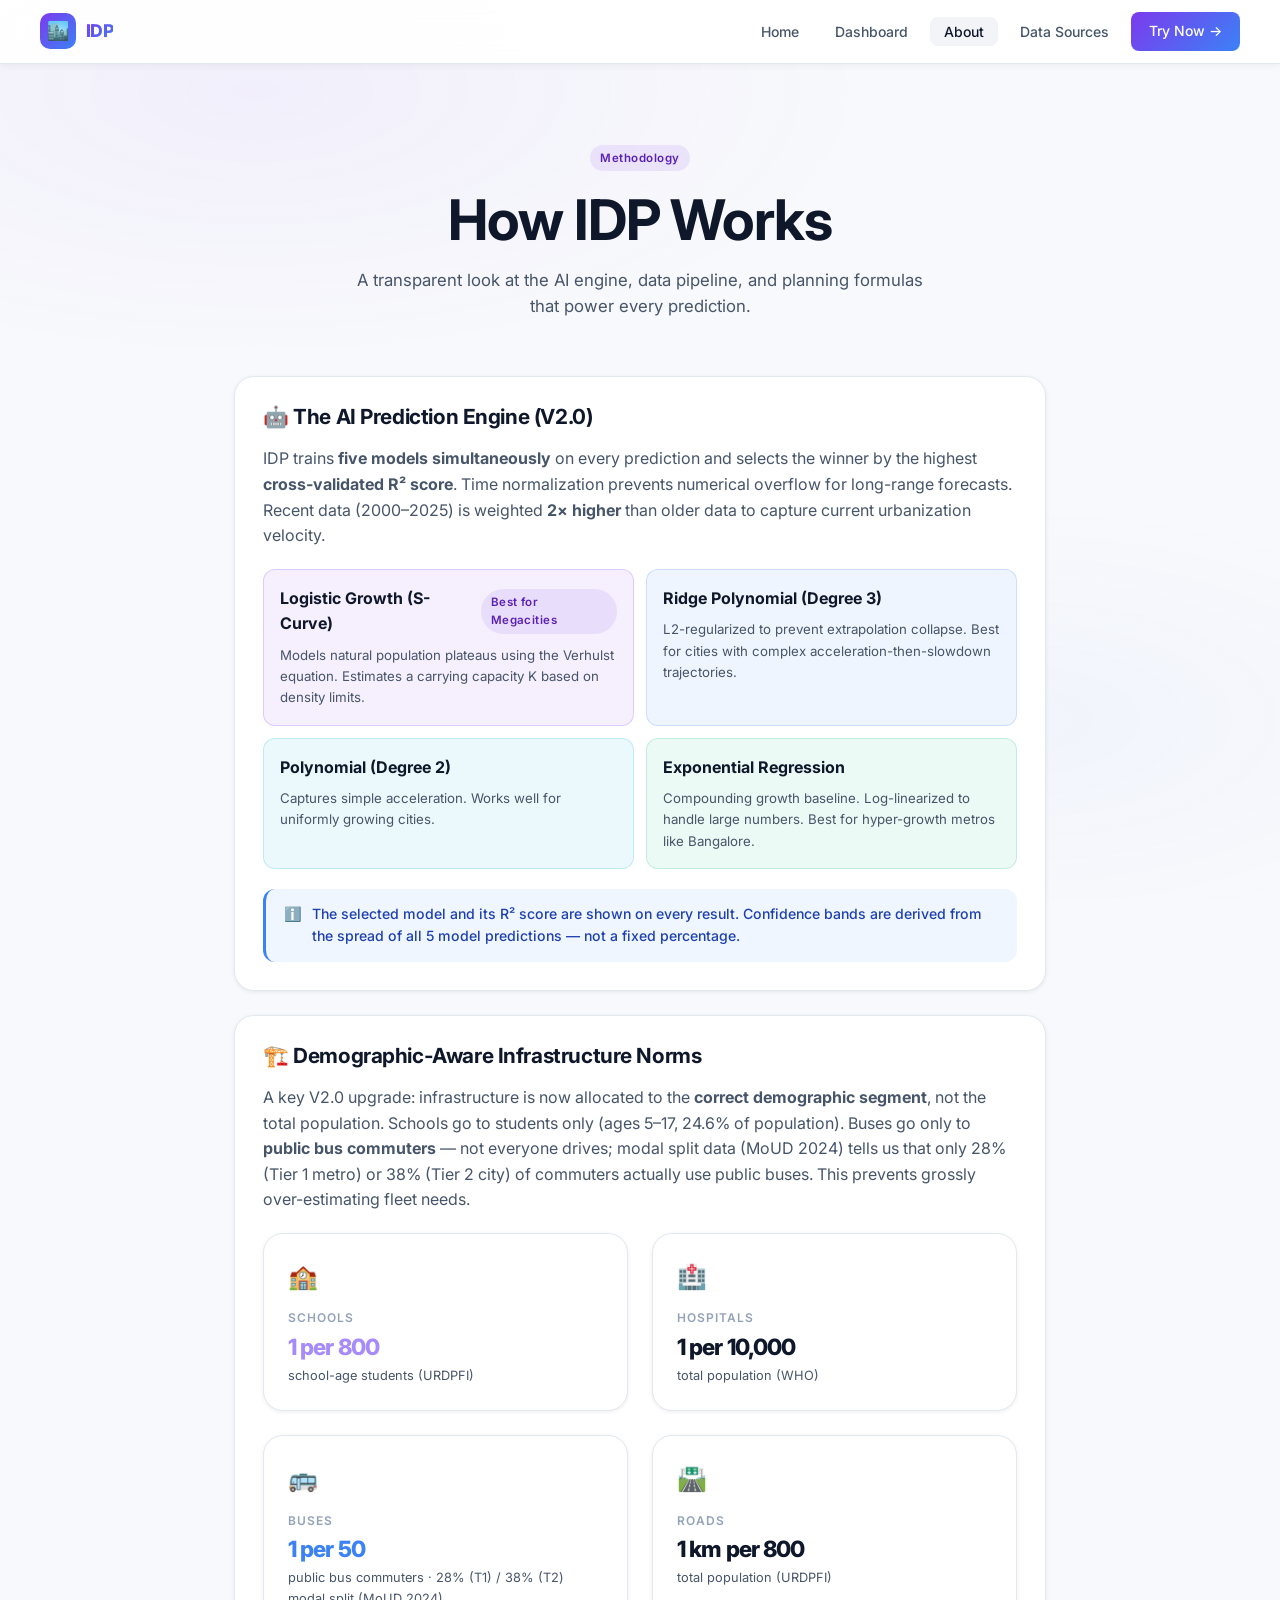
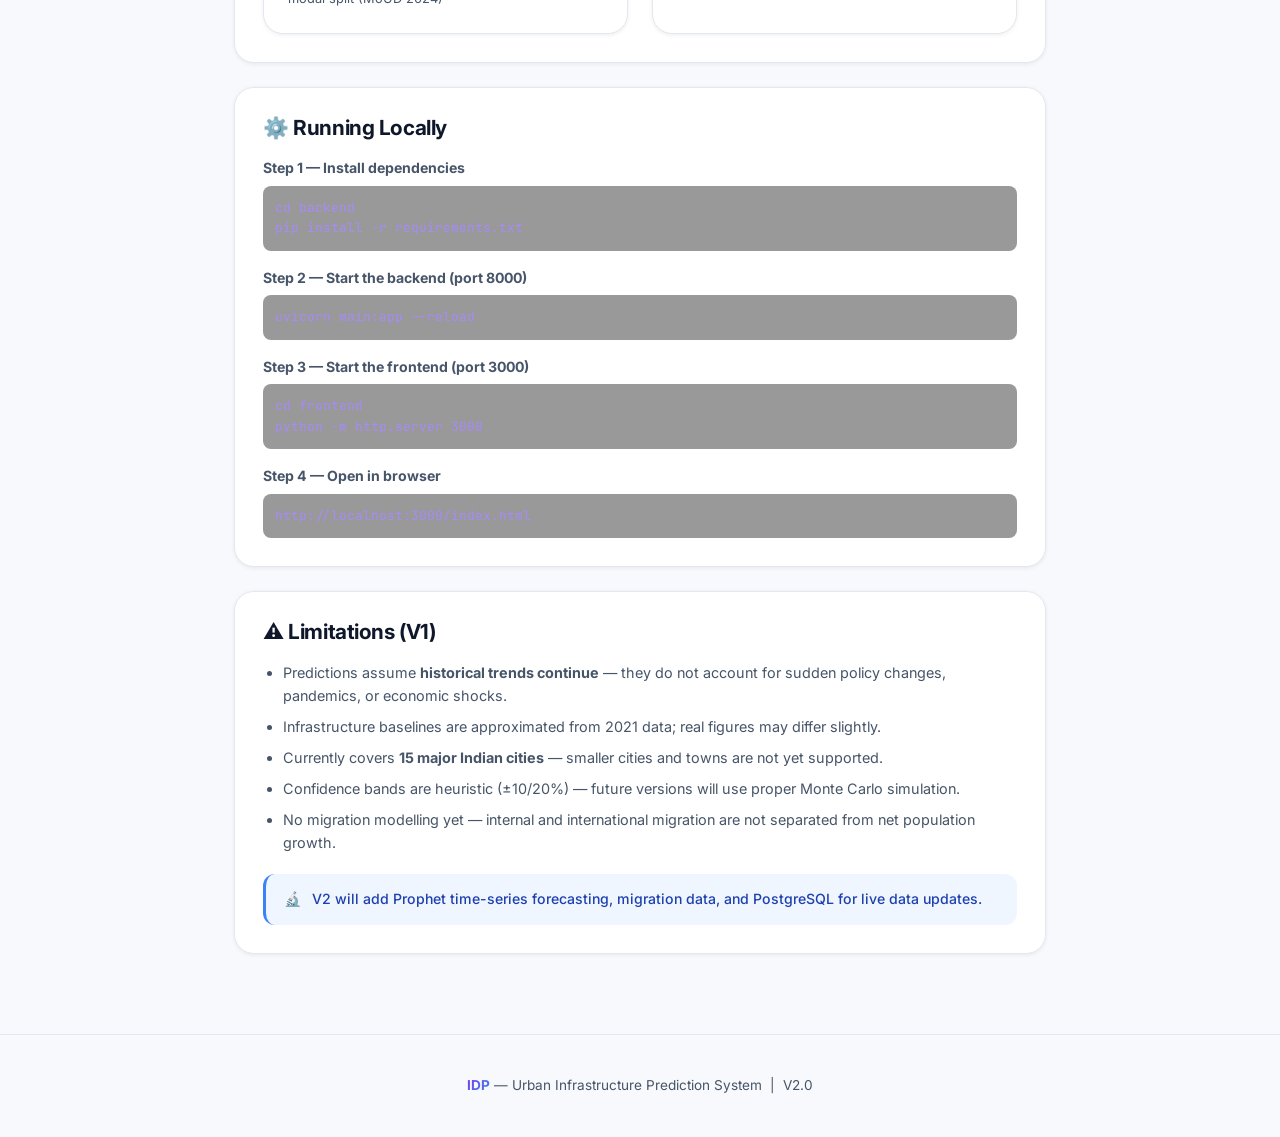
==== commit f2e92e4e: "data: rebuild infrastructure.csv with real sources — OpenStreetMap coords, UDISE+ schools, NHRR hosp" ====
--- a/frontend/about.html
+++ b/frontend/about.html
@@ -77,7 +77,7 @@
       <h2 style="margin-bottom: 16px; font-size: 1.3rem;">🏗️ Demographic-Aware Infrastructure Norms</h2>
       <p style="margin-bottom: 20px;">
         A key V2.0 upgrade: infrastructure is now allocated to the <strong>correct demographic segment</strong>, not the total population.
-        Schools go to students only (ages 5–17, 24.6% of population). Buses go to commuters only. This prevents over-estimating needs.
+        Schools go to students only (ages 5–17, 24.6% of population). Buses go only to <strong>public bus commuters</strong> — not everyone drives; modal split data (MoUD 2024) tells us that only 28% (Tier 1 metro) or 38% (Tier 2 city) of commuters actually use public buses. This prevents grossly over-estimating fleet needs.
       </p>
       <div class="grid-2">
         <div class="stat-card">
@@ -95,8 +95,8 @@
         <div class="stat-card">
           <div class="stat-icon">🚌</div>
           <div class="stat-label">Buses</div>
-          <div class="stat-value" style="font-size:1.4rem; color:#3b82f6;">1 per 40</div>
-          <div class="stat-sub">daily commuters (NUTP)</div>
+          <div class="stat-value" style="font-size:1.4rem; color:#3b82f6;">1 per 50</div>
+          <div class="stat-sub">public bus commuters · 28% (T1) / 38% (T2) modal split (MoUD 2024)</div>
         </div>
         <div class="stat-card">
           <div class="stat-icon">🛣️</div>
